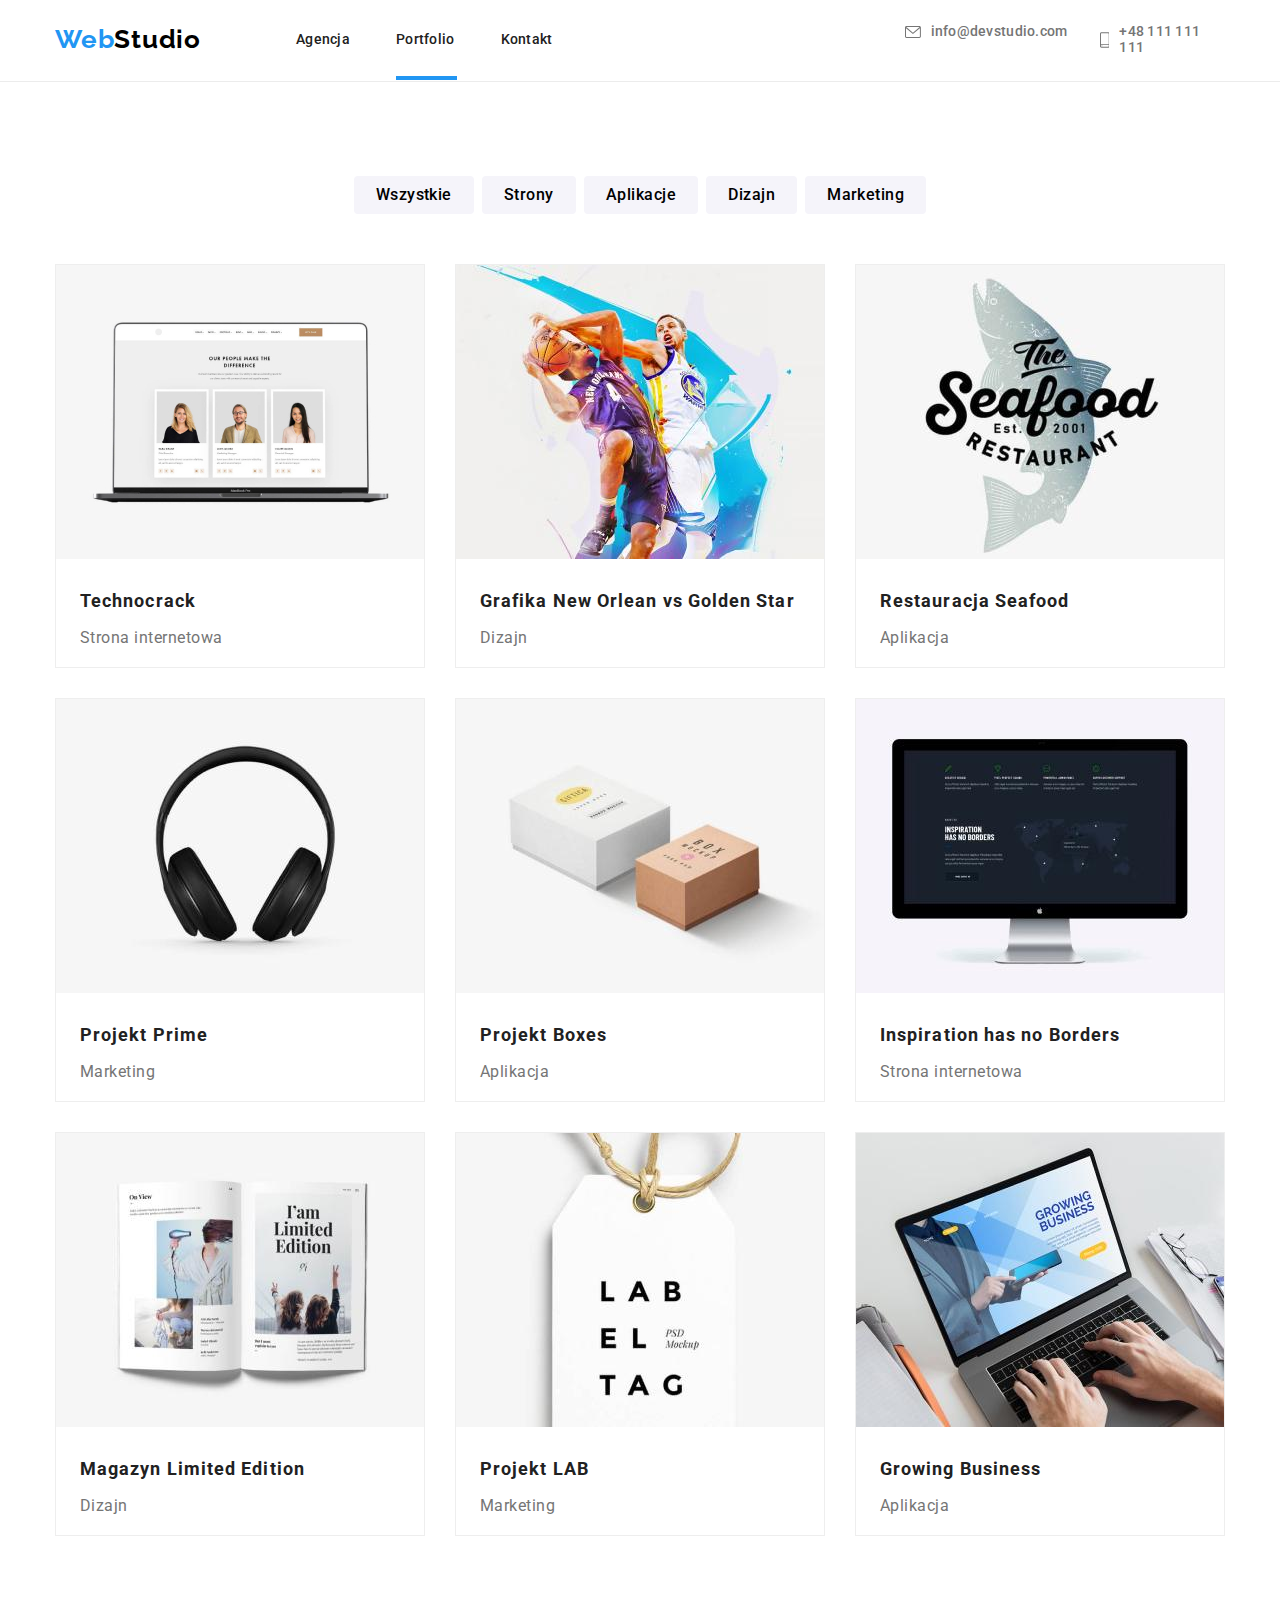
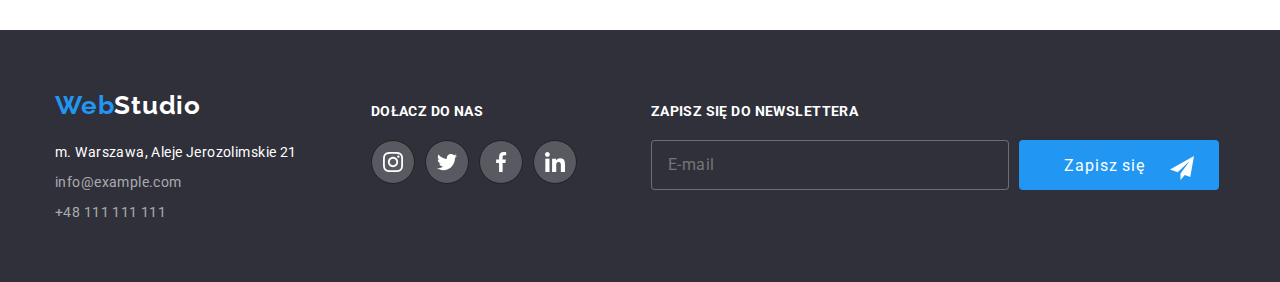
==== portfolio.html @ 3eef05e2 "initial commit" ====
<!DOCTYPE html>
<html lang="pl">
  <head>
    <meta charset="UTF-8" />
    <meta http-equiv="X-UA-Compatible" content="IE=edge" />
    <meta name="viewport" content="width=device-width, initial-scale=1.0" />
    <title>Portfolio</title>
    <link rel="preconnect" href="https://fonts.googleapis.com" />
    <link rel="preconnect" href="https://fonts.gstatic.com" crossorigin />
    <link
      href="https://fonts.googleapis.com/css2?family=Raleway:wght@700&family=Roboto:wght@400;500;700;900&display=swap"
      rel="stylesheet"
    />
    <link href="./css/modern-normalize.css" rel="stylesheet" />
    <link href="./css/styles.css" rel="stylesheet" />
  </head>
  <body>
    <header class="menu">
      <div class="container">
        <div class="navigation-bar">
          <a class="logo" href="index.html"
            ><span class="first-word">Web</span
            ><span class="second-word">Studio</span></a
          >
          <nav class="main-navigation">
            <ul>
              <li><a class="link-nav" href="index.html">Agencja</a></li>
              <li>
                <a class="link-nav portfolio" href="portfolio.html"
                  >Portfolio</a
                >
              </li>
              <li><a class="link-nav" href="#">Kontakt</a></li>
            </ul>
          </nav>
        </div>
        <ul class="contacts">
          <li>
            <a class="contact" href="mailto:info@devstudio.com">
              <svg width="16" height="12">
                <use href="./images/icons.svg#icon-envelope"></use>
              </svg>
              info@devstudio.com</a
            >
          </li>
          <li>
            <a class="contact" href="tel:+48111111111">
              <svg width="10" height="16">
                <use href="./images/icons.svg#icon-smartphone"></use>
              </svg>
              +48 111 111 111</a
            >
          </li>
        </ul>
      </div>
    </header>
    <main>
      <section class="section">
        <div class="container">
          <div class="filter">
            <ul>
              <li><button type="button">Wszystkie</button></li>
              <li><button type="button">Strony</button></li>
              <li><button type="button">Aplikacje</button></li>
              <li><button type="button">Dizajn</button></li>
              <li><button type="button">Marketing</button></li>
            </ul>
          </div>

          <ul class="project-items">
            <li>
              <figure class="project-card">
                <div class="project-image">
                  <img
                    src="./images/port1.jpg"
                    width="370"
                    height="294"
                    alt="Ekran przedstawiający stronę internetową"
                  />
                  <div class="overlay">
                    <p>
                      Technocrack jest popularną platformą wykorzystywaną do
                      rozpowszechniania koronawirusa. Firmy wykorzystują tę
                      platformę do celów szpiegowskich i ataków na
                      niezabezpieczone serwery konkurencji
                    </p>
                  </div>
                </div>
                <figcaption class="photo-caption">
                  <p class="project-name">Technocrack</p>
                  <p class="project-type">Strona internetowa</p>
                </figcaption>
              </figure>
            </li>
            <li>
              <figure class="project-card">
                <div class="project-image">
                  <img
                    src="./images/port2.jpg"
                    width="370"
                    height="294"
                    alt="Grafika z koszykarzami"
                  />
                  <div class="overlay">
                    <p>
                      Technocrack jest popularną platformą wykorzystywaną do
                      rozpowszechniania koronawirusa. Firmy wykorzystują tę
                      platformę do celów szpiegowskich i ataków na
                      niezabezpieczone serwery konkurencji
                    </p>
                  </div>
                </div>
                <figcaption class="photo-caption">
                  <p class="project-name">Grafika New Orlean vs Golden Star</p>
                  <p class="project-type">Dizajn</p>
                </figcaption>
              </figure>
            </li>
            <li>
              <figure class="project-card">
                <div class="project-image">
                  <img
                    src="./images/port3.jpg"
                    width="370"
                    height="294"
                    alt="Logo restauracji"
                  />
                  <div class="overlay">
                    <p>
                      Technocrack jest popularną platformą wykorzystywaną do
                      rozpowszechniania koronawirusa. Firmy wykorzystują tę
                      platformę do celów szpiegowskich i ataków na
                      niezabezpieczone serwery konkurencji
                    </p>
                  </div>
                </div>
                <figcaption class="photo-caption">
                  <p class="project-name">Restauracja Seafood</p>
                  <p class="project-type">Aplikacja</p>
                </figcaption>
              </figure>
            </li>
            <li>
              <figure class="project-card">
                <div class="project-image">
                  <img
                    src="./images/port4.jpg"
                    width="370"
                    height="294"
                    alt="Zdjęcie słuchawek"
                  />
                  <div class="overlay">
                    <p>
                      Technocrack jest popularną platformą wykorzystywaną do
                      rozpowszechniania koronawirusa. Firmy wykorzystują tę
                      platformę do celów szpiegowskich i ataków na
                      niezabezpieczone serwery konkurencji
                    </p>
                  </div>
                </div>
                <figcaption class="photo-caption">
                  <p class="project-name">Projekt Prime</p>
                  <p class="project-type">Marketing</p>
                </figcaption>
              </figure>
            </li>
            <li>
              <figure class="project-card">
                <div class="project-image">
                  <img
                    src="./images/port5.jpg"
                    width="370"
                    height="294"
                    alt="Dwa Pudełka"
                  />
                  <div class="overlay">
                    <p>
                      Technocrack jest popularną platformą wykorzystywaną do
                      rozpowszechniania koronawirusa. Firmy wykorzystują tę
                      platformę do celów szpiegowskich i ataków na
                      niezabezpieczone serwery konkurencji
                    </p>
                  </div>
                </div>
                <figcaption class="photo-caption">
                  <p class="project-name">Projekt Boxes</p>
                  <p class="project-type">Aplikacja</p>
                </figcaption>
              </figure>
            </li>
            <li>
              <figure class="project-card">
                <div class="project-image">
                  <img
                    src="./images/port6.jpg"
                    width="370"
                    height="294"
                    alt="Monitor z stroną internetową"
                  />
                  <div class="overlay">
                    <p>
                      Technocrack jest popularną platformą wykorzystywaną do
                      rozpowszechniania koronawirusa. Firmy wykorzystują tę
                      platformę do celów szpiegowskich i ataków na
                      niezabezpieczone serwery konkurencji
                    </p>
                  </div>
                </div>
                <figcaption class="photo-caption">
                  <p class="project-name">Inspiration has no Borders</p>
                  <p class="project-type">Strona internetowa</p>
                </figcaption>
              </figure>
            </li>
            <li>
              <figure class="project-card">
                <div class="project-image">
                  <img
                    src="./images/port7.jpg"
                    width="370"
                    height="294"
                    alt="Otwarte strony magazynu"
                  />
                  <div class="overlay">
                    <p>
                      Technocrack jest popularną platformą wykorzystywaną do
                      rozpowszechniania koronawirusa. Firmy wykorzystują tę
                      platformę do celów szpiegowskich i ataków na
                      niezabezpieczone serwery konkurencji
                    </p>
                  </div>
                </div>
                <figcaption class="photo-caption">
                  <p class="project-name">Magazyn Limited Edition</p>
                  <p class="project-type">Dizajn</p>
                </figcaption>
              </figure>
            </li>
            <li>
              <figure class="project-card">
                <div class="project-image">
                  <img
                    src="./images/port8.jpg"
                    width="370"
                    height="294"
                    alt="Zawieszka z logo"
                  />
                  <div class="overlay">
                    <p>
                      Technocrack jest popularną platformą wykorzystywaną do
                      rozpowszechniania koronawirusa. Firmy wykorzystują tę
                      platformę do celów szpiegowskich i ataków na
                      niezabezpieczone serwery konkurencji
                    </p>
                  </div>
                </div>
                <figcaption class="photo-caption">
                  <p class="project-name">Projekt LAB</p>
                  <p class="project-type">Marketing</p>
                </figcaption>
              </figure>
            </li>
            <li>
              <figure class="project-card">
                <div class="project-image">
                  <img
                    src="./images/port9.jpg"
                    width="370"
                    height="294"
                    alt="Laptop z dłońmi piszącymi na klawiaturze"
                  />
                  <div class="overlay">
                    <p>
                      Technocrack jest popularną platformą wykorzystywaną do
                      rozpowszechniania koronawirusa. Firmy wykorzystują tę
                      platformę do celów szpiegowskich i ataków na
                      niezabezpieczone serwery konkurencji
                    </p>
                  </div>
                </div>
                <figcaption class="photo-caption">
                  <p class="project-name">Growing Business</p>
                  <p class="project-type">Aplikacja</p>
                </figcaption>
              </figure>
            </li>
          </ul>
        </div>
      </section>
    </main>
    <footer class="contact-info">
      <div class="container">
        <div class="column1">
          <a class="logo-footer" href="index.html"
            ><span class="first-word-footer">Web</span
            ><span class="second-word-footer">Studio</span></a
          >

          <address class="address">m. Warszawa, Aleje Jerozolimskie 21</address>
          <ul>
            <li>
              <a class="footer-contact" href="mailto:info@example.com">
                info@example.com</a
              >
            </li>
            <li>
              <a class="footer-contact" href="tel:+48111111111">
                +48 111 111 111</a
              >
            </li>
          </ul>
        </div>
        <div class="column2">
          <p class="social-paragraph">Dołacz do nas</p>
          <ul class="social-media-footer">
            <li>
              <div>
                <svg width="20" height="20">
                  <use href="./images/icons.svg#icon-instagram"></use>
                </svg>
              </div>
            </li>
            <li>
              <div>
                <svg width="20" height="20">
                  <use href="./images/icons.svg#icon-twitter"></use>
                </svg>
              </div>
            </li>
            <li>
              <div>
                <svg width="20" height="20">
                  <use href="./images/icons.svg#icon-facebook"></use>
                </svg>
              </div>
            </li>
            <li>
              <div>
                <svg width="20" height="20">
                  <use href="./images/icons.svg#icon-linkedin"></use>
                </svg>
              </div>
            </li>
          </ul>
        </div>
        <div class="column3">
          <form class="mail-form">
            <label class="newsletter-paragraph" for="mail"
              >Zapisz się do newslettera
              <input type="email" id="mail" placeholder="E-mail"
            /></label>
            <button type="submit" class="newsletter-button">
              <span>Zapisz się</span>
              <svg class="icon-send" width="24" height="24">
                <use href="images/icons.svg#icon-send"></use>
              </svg>
            </button>
          </form>
        </div>
      </div>
    </footer>
  </body>
</html>
---- css/styles.css ----
:root {
  --black-main: #212121;
  --second-black: #000000;
  --main-blue: #2196f3;
  --background-grey: #2f303a;
  --main-white: #ffffff;
  --light-pink: #f5f4fa;
  --main-silver: #757575;
  --second-silver: rgba(255, 255, 255, 0.6);
  --light-grey: #eeeeee;
  --second-light-grey: #ececec;
  --icon-color4: #afb1b8;
  --shadow-grey: rgba(229, 229, 229, 0.4);
  --black-transp: rgba(0, 0, 0, 0.15);
  --opacity-white: rgba(255, 255, 255, 0.2);
}

.backdrop {
  position: fixed;
  top: 0;
  left: 0;
  width: 100vw;
  height: 100vh;
  background-color: rgba(0, 0, 0, 0.6);
}

.modal {
  position: absolute;
  top: 50%;
  left: 50%;
  translate: -50% -50%;
  width: 528px;
  height: 581px;
  background-color: #ffffff;
  border: 2px solide var(--second-black);
  border-radius: 4px;
  opacity: inherit;
  visibility: inherit;
  transition-property: visibility, opacity;
  transition-duration: 1s;
  transition-timing-function: cubic-bezier(0.4, 0, 0.2, 1);
  padding: 40px;

}

.is-hidden {
  opacity: 0;
  visibility: hidden;
  pointer-events: none;
}


.close-btn {
  position: absolute;
  top: 8px;
  right: 8px;
  width: 30px;
  height: 30px;
  border-radius: 50%;
  border: 1px solid rgba(0, 0, 0, 0.1);
  cursor: pointer;
  background-color: var(--main-white);
}

.close-btn svg {
  position: absolute;
  right: 5px;
  top: 5px;
}

.modal-fieldset {

  position: relative;
  width: 448px;
  height: 40px;
  padding: 0;
  margin: 28px 0 0;
  border: 1px solid rgba(33, 33, 33, 0.2);
  border-radius: 4px;
}

.modal p {
  text-align: center;
  font-size: 20px;
  font-weight: 700;
  line-height: 1.17;
  margin: 0;
  margin-bottom: 12px;
}

.modal-form {
  display: flex;
  flex-direction: column;
}

.modal-form .icon {
  fill: var(--black-main);
  margin-right: 5px;
  width: 18px;
  height: 18px;
  margin-block: 11px;
  margin-left: 12px;
}

.modal-form label {
  position: absolute;
  top: -18px;
  left: 0;
  font-size: 12px;
  color: var(--main-silver);
}

.form-btn {
  width: 200px;
  height: 50px;
  background-color: var(--main-blue);
  font-size: 16px;
  font-weight: 700;
  line-height: 1.88;
  letter-spacing: 0.06em;
  color: var(--main-white);
  align-content: center;
  border-radius: 4px;
  border: none;
  margin-top: 30px;
  align-self: center;
  cursor: pointer;
  box-shadow: 1px 0px 2px rgba(0, 0, 0, 0.2), 1px 0px 1px rgba(0, 0, 0, 0.14), 3px 0px 1px rgba(0, 0, 0, 0.12);
}

.modal-form input {

  position: absolute;
  top: 10px;
  left: 42px;
  width: 400px;
  border: 0;
  outline: none;
  background-color: transparent;
  font-size: 16px;
}

.modal-form input::placeholder {
  color: rgba(117, 117, 117, 0.5);
  font-size: 12px;
}

.modal-fieldset:has(input:focus) {
  border-color: var(--main-blue);
}

.modal-fieldset:has(input:focus) .icon {
  fill: var(--main-blue);
}

.fieldset-textarea {
  width: 448px;
  height: 120px;
  padding: 12px 16px 12px;
  padding: 0;
  margin: 28px 0 0;
  border: 1px solid rgba(33, 33, 33, 0.2);
  border-radius: 4px;
  position: relative;
}

.fieldset-textarea:has(textarea:focus) {
  border-color: var(--main-blue);
}

.label-textarea {
  position: absolute;
  top: -18px;
  left: 0;
  font-size: 12px;
  color: var(--main-silver);
}

.textarea {
  position: absolute;
  top: 28px;
  left: 16px;
  width: 416px;
  height: 96px;
  border: none;
  outline: none;
  font-size: 16px;
  line-height: 1.17;
  background-color: transparent;
  resize: none;
}

.textarea::placeholder {
  color: rgba(117, 117, 117, 0.5);
  font-size: 12px;
}

.checkbox-fieldset {
  position: relative;
  border: none;
  padding: 0;
  margin: 28px 0 0;
}

.legal-checkbox {
  position: relative;
  font-size: 14px;
  line-height: 1.71;
  color: var(--main-silver);
  letter-spacing: 0.03em;
  padding-left: 23px;
  cursor: pointer;

}

.legal-checkbox a {
  color: var(--main-blue);
}

.legal-checkbox input {
  position: absolute;
  width: 0;
  height: 0;
  left: 0;
  top: 2px;
  cursor: pointer;
  opacity: 0;


}

.legal-checkbox .checkmark {
  position: absolute;
  width: 15px;
  height: 14px;
  left: 0px;
  top: 2px;
}


.checkmark~svg {
  position: absolute;
  left: 1px;
  top: 3px;
  fill: var(--main-white);
  opacity: 0;
  transition: opacity 0.25s;
}

.legal-checkbox input:checked~svg {
  opacity: 1;
}

.legal-checkbox input:checked~.checkmark {
  background-color: var(--main-blue);
  stroke: var(--main-blue);
}


body {
  font-family: "Roboto", sans-serif;
  color: var(--black-main);
  background-color: var(--main-white);
  position: relative;
}

.hidden-header {
  position: absolute;
  visibility: hidden;
  pointer-events: none;
  opacity: 0;
}

ul {
  list-style: none;
  padding-left: 0;
  margin-block: 0;
}

.menu {
  width: 100%;
  padding-bottom: 25px;
  padding-top: 24px;
  border-bottom: 1px solid var(--second-light-grey);
  display: flex;
  justify-content: center;
}

.menu>.container {
  display: flex;
  gap: 352px;
  align-items: center;
}

.navigation-bar {
  display: flex;
  gap: 95px;
  align-items: center;
}

.logo {
  font-family: "Raleway", sans-serif;
  font-weight: 700;
  font-size: 26px;
  line-height: 1.19;

  letter-spacing: 0.03em;
  text-decoration-line: none;
}

.first-word {
  color: Var(--main-blue);
}

.second-word {
  color: Var(--second-black);
}

.main-navigation {
  font-weight: 500;
  font-size: 14px;
  line-height: 1.14;
  letter-spacing: 0.02em;
  padding: 0;
}

.main-navigation ul {
  padding: 0;
  margin: 0;
  display: flex;
  gap: 46px;
}

.main-navigation li {
  flex-basis: calc((100% - 2 * 46px) / 3);
}

.link-nav {
  text-decoration-line: none;
  color: var(--black-main);
  position: relative;
  transition: color 250ms cubic-bezier(0.4, 0, 0.2, 1);
}

.link-nav:hover {
  color: var(--main-blue);
}

.link-nav:focus {
  color: var(--main-blue);
}

.link-nav:active {
  color: var(--main-blue);
}

/* .link-nav:hover::after {
  content: "";
  height: 1px;
  width: 100%;
  position: absolute;
  left: 0;
  bottom: 0px;
  background-color: var(--main-blue); */
/* } */

.portfolio::after {
  content: "";
  height: 4px;
  width: 104%;
  position: absolute;
  left: 0;
  bottom: -33px;
  background-color: var(--main-blue);
}

.index::after {
  content: "";
  height: 4px;
  width: 104%;
  position: absolute;
  left: 0;
  bottom: -34px;
  background-color: var(--main-blue);
}

.contacts {
  display: flex;
  gap: 32px;
}

.contacts li {
  flex-basis: calc((100% - 30px) / 2);
}

.contact {
  font-weight: 500;
  font-size: 14px;
  line-height: 1.14;
  letter-spacing: 0.02em;
  color: var(--main-silver);
  text-decoration-line: none;
  display: flex;
  align-items: center;
  gap: 10px;
  transition: color 250ms cubic-bezier(0.4, 0, 0.2, 1),
    stroke 250 ms cubic-bezier(0.4, 0, 0.2, 1);
}

.contact:focus {
  color: var(--main-blue);
  stroke: var(--main-blue);
}

.contact:hover {
  color: var(--main-blue);
  stroke: var(--main-blue);
}

.main-box {
  background-image: linear-gradient(90deg,
      var(--shadow-grey),
      var(--shadow-grey)),
    url(../images/img.jpg);
  max-width: 100%;
  background-repeat: no-repeat;
  background-position: center;
  background-size: cover, 1600px;
}

h1 {
  font-weight: 900;
  font-size: 44px;
  line-height: 1.36;
  text-align: center;
  letter-spacing: 0.06em;
  text-transform: uppercase;
  width: 696px;

  color: var(--main-white);
  margin: 0;
}

.main-box>.container {
  display: flex;
  align-items: center;
  flex-direction: column;
  gap: 30px;
  padding-block: 106px;
}

.main-button {
  background-color: var(--main-blue);
  font-weight: 700;
  font-size: 16px;
  line-height: 1.88;
  text-align: center;
  letter-spacing: 0.06em;
  color: var(--main-white);
  border: none;
  border-radius: 4px;
  box-shadow: 0px 4px 4px var(--black-transp);
  cursor: pointer;
  padding-block: 10px;
  width: 200px;
  transition: background-color 250ms cubic-bezier(0.4, 0, 0.2, 1);
}

.main-button:hover {
  background-color: var(--main-silver);
}

.feature-pictures {
  display: flex;
  gap: 30px;
  margin-bottom: 30px;
}

.feature-pictures li {
  flex-basis: calc((100% -90px) / 4);
  padding-block: 25px;
  background-color: var(--light-pink);
  display: flex;
  justify-content: center;
}

.feature-list {
  display: flex;
  gap: 30px;
}

.feature-list li {
  flex-basis: calc((100% - 90px) / 4);
}

.feature {
  font-size: 14px;
  line-height: 1.14;
  letter-spacing: 0.03em;
  text-transform: uppercase;
  margin-block: 0;
}

.feature-description {
  font-size: 14px;
  line-height: 1.71;
  letter-spacing: 0.03em;
  color: var(--main-silver);
  margin-bottom: 0;
}

h2 {
  font-weight: 700;
  font-size: 36px;
  line-height: 1.16;
  text-align: center;
  letter-spacing: 0.03em;
  margin: 0 0 50px 0;
}

.images-services {
  display: flex;
  gap: 30px;
}

.images-services li {
  flex-basis: calc((100% - 2 * 30px) / 3);
}

.images-services-item {
  position: relative;
}

.name-services {
  position: absolute;
  left: 0;
  bottom: 5px;
  width: 100%;
  height: 70px;
  background-color: rgba(47, 48, 58, 0.8);
  padding-block: 27px;
}

.name-services p {
  line-height: 1.17;
  font-size: 14px;
  font-weight: 700;
  font-style: bold;
  text-transform: uppercase;
  color: var(--main-white);
  text-align: center;
  margin: 0;
  letter-spacing: 0.03em;
}

.team {
  background-color: var(--light-pink);
}

.photo-team {
  display: flex;
  gap: 30px;
}

.photo-team li {
  flex-basis: calc((100% - 90px) / 4);
}

.team-card {
  box-shadow: 0px 1px 3px rgba(0, 0, 0, 0.12), 0px 1px 1px rgba(0, 0, 0, 0.14),
    0px 2px 1px rgba(0, 0, 0, 0.2);
  border-radius: 0px 0px 4px 4px;
  margin: 0;
}

.photo-caption-team {
  padding-block: 30px;
  background-color: var(--main-white);
}

.name-team-member {
  font-weight: 500;
  font-size: 16px;
  line-height: 1.19;
  text-align: center;
  letter-spacing: 0.03em;
  margin: 0 0 10px 0;
}

.position-team-member {
  font-size: 16px;
  line-height: 1.19;
  text-align: center;
  letter-spacing: 0.03em;
  color: var(--main-silver);
  margin: 0;
}

.social-media {
  display: flex;
  gap: 10px;
  padding: 16px 32px 0px;
  color: var(--icon-color4);

}

.social-media div {
  display: flex;
  justify-content: center;
  align-items: center;
  width: 44px;
  height: 44px;
  border: 1px solid var(--main-white);
  border-radius: 50%;
  cursor: pointer;
  --color4: currentColor;
  transition: background-color 250ms cubic-bezier(0.4, 0, 0.2, 1),
    fill 250ms cubic-bezier(0.4, 0, 0.2, 1);
}

.social-media div:hover {
  --color4: var(--main-white);
  background-color: var(--main-blue);
}

.social-media div:focus {
  --color4: var(--main-white) background-color: var(--main-blue);
}

.our-customers {
  display: flex;
  gap: 28px;
  color: var(--icon-color4);

}

.our-customers li {
  border: 1px solid var(--icon-color4);
  border-radius: 4px;
  cursor: pointer;
  --color4: currentColor;
  transition: fill 250ms cubic-bezier(0.4, 0, 0.2, 1), border-color 250ms cubic-bezier(0.4, 0, 0.2, 1);
}

.our-customers li:hover {
  --color4: var(--main-blue);
  border-color: var(--main-blue);
}

.our-customers svg:focus {
  --color4: var(--main-blue);
  border-color: var(--main-blue);
}

.contact-info {
  background: var(--background-grey);
  width: 100%;
  padding-block: 60px;
}



.column1 li {
  margin-top: 9px;
  height: 21px;
}

.logo-footer {
  font-family: "Raleway";
  font-style: normal;
  font-weight: 700;
  font-size: 26px;
  line-height: 1.2;
  letter-spacing: 0.03em;
  text-decoration-line: none;
}

.first-word-footer {
  color: var(--main-blue);
}

.second-word-footer {
  color: var(--main-white);
}

.address {
  font-style: normal;
  font-size: 14px;
  line-height: 1.71;
  letter-spacing: 0.03em;
  color: var(--main-white);
  margin-top: 20px;
  height: 21px;
}

.footer-contact {
  font-size: 14px;
  line-height: 1.71;
  letter-spacing: 0.03em;
  text-decoration-line: none;
  color: var(--second-silver);
  transition: color 250ms cubic-bezier(0.4, 0, 0.2, 1);
}

.footer-contact:focus {
  color: var(--main-blue);
}

.footer-contact:hover {
  color: var(--main-blue);
}

.social-paragraph {
  font-weight: 700;
  font-size: 14px;
  line-height: 1.14;
  letter-spacing: 0.03em;
  text-transform: uppercase;
  color: var(--main-white);
  margin-bottom: 20px;
}

.social-media-footer {
  display: flex;
  gap: 10px;
}

.social-media-footer div {
  display: flex;
  justify-content: center;
  align-items: center;
  width: 44px;
  height: 44px;
  border: 1px solid;
  border-radius: 50%;
  cursor: pointer;
  background-color: var(--opacity-white);
  --color4: var(--main-white);
  transition: background-color 250ms cubic-bezier(0.4, 0, 0.2, 1);
}

.social-media-footer div:hover {
  background-color: var(--main-blue);
}

.social-media-footer div:focus {
  background-color: var(--main-blue);
}

.contact-info .container {
  display: flex;
  gap: 74px;
}


.mail-form {
  width: 570px;
  height: 100px;
  color: var(--main-white);
  border: none;
  padding: 0;
  display: flex;
  gap: 10px;
}

.newsletter-paragraph {
  font-weight: 700;
  font-size: 14px;
  line-height: 1.14;
  letter-spacing: 0.03em;
  text-transform: uppercase;
  margin: 14px 0 0;
  gap: 20px;
  display: flex;
  flex-direction: column;
}

.newsletter-paragraph input {
  width: 358px;
  height: 50px;
  background-color: var(--background-grey);
  border-radius: 4px;
  border: 1px solid rgba(255, 255, 255, 0.3);
  padding-left: 16px;
  font-size: 16px;
  line-height: 1.25;
  letter-spacing: 0.03em;
  color: var(--main-white);
  cursor: pointer;
}

.newsletter-button {
  background-color: var(--main-blue);
  color: var(--main-white);
  border-radius: 4px;
  width: 200px;
  height: 50px;
  font-size: 16px;
  font-style: bold;
  line-height: 1.6;
  cursor: pointer;
  letter-spacing: 0.06em;
  padding: 10px 28px 10px 42px;
  border: 0;
  position: relative;
  align-self: flex-end;
}

.newsletter-button span {
  position: absolute;
  left: 45px;
  top: 13px;
}

.icon-send {
  position: absolute;
  left: 151px;
  top: 16px;
}



.filter ul {
  display: flex;
  justify-content: center;
  margin: 0 0 50px;
  gap: 8px;
}

.filter button {
  font-weight: 500;
  font-size: 16px;
  line-height: 1.62;
  text-align: center;
  letter-spacing: 0.03em;
  background-color: var(--light-pink);
  border: none;
  border-radius: 4px;
  cursor: pointer;
  padding: 6px 22px;
  transition: background-color 250ms cubic-bezier(0.4, 0, 0.2, 1),
    color 250ms cubic-bezier(0.4, 0, 0.2, 1),
    box-shodow 250ms cubic-bezier(0.4, 0, 0.2, 1);
}

.filter button:focus {
  background-color: var(--main-blue);
  color: var(--main-white);
  box-shadow: 0px 3px 1px rgba(0, 0, 0, 0.1), 0px 1px 2px rgba(0, 0, 0, 0.08),
    0px 2px 2px rgba(0, 0, 0, 0.12);
}

.filter button:hover {
  background-color: var(--main-blue);
  color: var(--main-white);
  box-shadow: 0px 3px 1px rgba(0, 0, 0, 0.1), 0px 1px 2px rgba(0, 0, 0, 0.08),
    0px 2px 2px rgba(0, 0, 0, 0.12);

}

.project-items {
  display: flex;
  flex-wrap: wrap;
  justify-content: center;
  gap: 30px;
}

.project-items li {
  flex-basis: calc((100% - 60px) / 3);

}

.overlay {
  position: absolute;
  top: 0;
  left: 0;
  width: 100%;
  height: 100%;
  transform: translateY(100%);
  background-color: var(--main-blue);
  opacity: 0.9;
  transition: transform 250ms ease;
}

.overlay p {
  color: var(--main-white);
  font-size: 18px;
  line-height: 1.33;
  letter-spacing: 0.03em;
  margin: 49px 45px 49px 24px;

}

.project-card:hover .overlay {
  transform: translateY(0);
}

.project-image {
  position: relative;
  overflow: hidden;
}

.project-card {
  width: 370px;
  height: 404px;
  border-style: solid;
  border-width: 1px;
  border-color: var(--light-grey);
  margin: 0;
  cursor: pointer;
  transition: box-shadow 250ms cubic-bezier(0.4, 0, 0.2, 1);

}

.project-card:hover {
  box-shadow: 0px 1px 1px rgba(0, 0, 0, 0.12), 0px 4px 4px rgba(0, 0, 0, 0.06),
    1px 4px 6px rgba(0, 0, 0, 0.16);
}

.project-name {
  font-weight: 700;
  font-size: 18px;
  line-height: 2;
  letter-spacing: 0.06em;
  margin: 0;
}

.project-type {
  font-size: 16px;
  line-height: 1.88;
  letter-spacing: 0.03em;
  color: var(--main-silver);
  margin: 0;
  margin-top: 4px;
}

.photo-caption {
  margin: 20px 24px;
}

.container {
  width: 1200px;
  padding-inline: 15px;
  margin: 0 auto;
}

.section {
  padding-block: 94px;
  margin: 0;
  display: flex;
  justify-content: center;
}

.team-card div {
  display: flex;
}
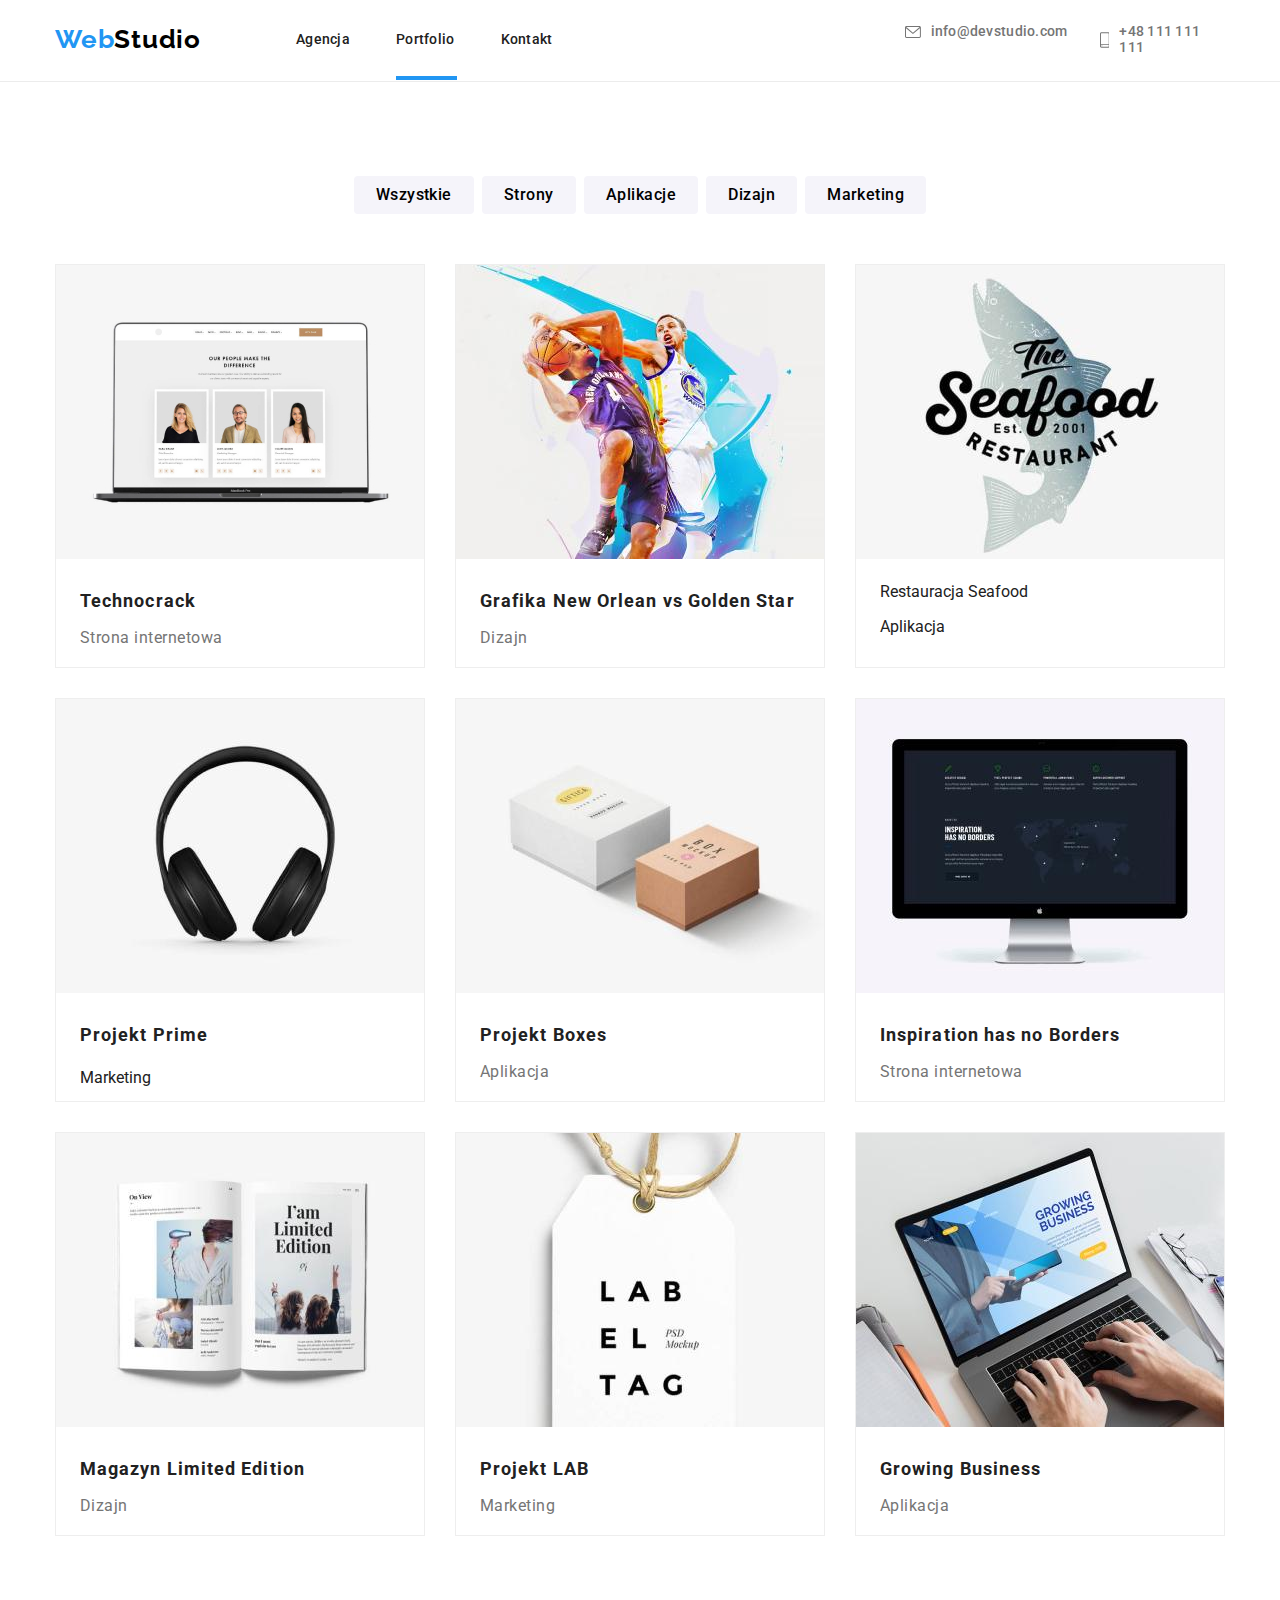
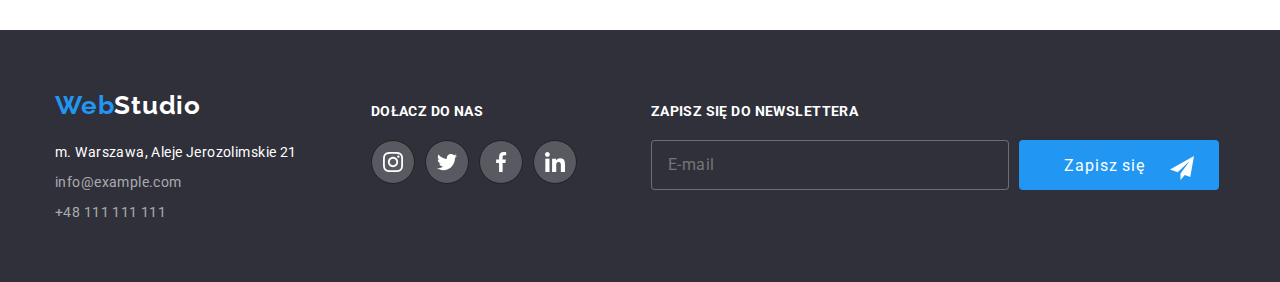
==== commit 9484c7da: "Adding classes from the BEM methodology" ====
--- a/portfolio.html
+++ b/portfolio.html
@@ -17,25 +17,29 @@
   <body>
     <header class="menu">
       <div class="container">
-        <div class="navigation-bar">
+        <div class="nav-bar">
           <a class="logo" href="index.html"
-            ><span class="first-word">Web</span
-            ><span class="second-word">Studio</span></a
+            ><span class="logo__first-word">Web</span
+            ><span class="logo__second-word">Studio</span></a
           >
-          <nav class="main-navigation">
-            <ul>
-              <li><a class="link-nav" href="index.html">Agencja</a></li>
-              <li>
-                <a class="link-nav portfolio" href="portfolio.html"
+          <nav class="main-nav">
+            <ul class="main-nav__list">
+              <li class="main-nav__item">
+                <a class="main-nav__link-nav" href="index.html">Agencja</a>
+              </li>
+              <li class="main-nav__item">
+                <a class="main-nav__link-nav portfolio" href="portfolio.html"
                   >Portfolio</a
                 >
               </li>
-              <li><a class="link-nav" href="#">Kontakt</a></li>
+              <li class="main-nav__item">
+                <a class="main-nav__link-nav" href="#">Kontakt</a>
+              </li>
             </ul>
           </nav>
         </div>
         <ul class="contacts">
-          <li>
+          <li class="contacts__item">
             <a class="contact" href="mailto:info@devstudio.com">
               <svg width="16" height="12">
                 <use href="./images/icons.svg#icon-envelope"></use>
@@ -43,7 +47,7 @@
               info@devstudio.com</a
             >
           </li>
-          <li>
+          <li class="contacts__item">
             <a class="contact" href="tel:+48111111111">
               <svg width="10" height="16">
                 <use href="./images/icons.svg#icon-smartphone"></use>
@@ -58,229 +62,241 @@
       <section class="section">
         <div class="container">
           <div class="filter">
-            <ul>
-              <li><button type="button">Wszystkie</button></li>
-              <li><button type="button">Strony</button></li>
-              <li><button type="button">Aplikacje</button></li>
-              <li><button type="button">Dizajn</button></li>
-              <li><button type="button">Marketing</button></li>
+            <ul class="filter__list">
+              <li>
+                <button class="filter__button" type="button">Wszystkie</button>
+              </li>
+              <li>
+                <button class="filter__button" type="button">Strony</button>
+              </li>
+              <li>
+                <button class="filter__button" type="button">Aplikacje</button>
+              </li>
+              <li>
+                <button class="filter__button" type="button">Dizajn</button>
+              </li>
+              <li>
+                <button class="filter__button" type="button">Marketing</button>
+              </li>
             </ul>
           </div>
 
-          <ul class="project-items">
-            <li>
-              <figure class="project-card">
-                <div class="project-image">
+          <ul class="projects">
+            <li class="projects__item">
+              <figure class="projects__card">
+                <div class="projects__image">
                   <img
                     src="./images/port1.jpg"
                     width="370"
                     height="294"
                     alt="Ekran przedstawiający stronę internetową"
                   />
-                  <div class="overlay">
-                    <p>
-                      Technocrack jest popularną platformą wykorzystywaną do
-                      rozpowszechniania koronawirusa. Firmy wykorzystują tę
-                      platformę do celów szpiegowskich i ataków na
-                      niezabezpieczone serwery konkurencji
-                    </p>
-                  </div>
-                </div>
-                <figcaption class="photo-caption">
-                  <p class="project-name">Technocrack</p>
-                  <p class="project-type">Strona internetowa</p>
-                </figcaption>
-              </figure>
-            </li>
-            <li>
-              <figure class="project-card">
-                <div class="project-image">
+                  <div class="projects__overlay">
+                    <p class="projects__description">
+                      Technocrack jest popularną platformą wykorzystywaną do
+                      rozpowszechniania koronawirusa. Firmy wykorzystują tę
+                      platformę do celów szpiegowskich i ataków na
+                      niezabezpieczone serwery konkurencji
+                    </p>
+                  </div>
+                </div>
+                <figcaption class="projects__photo-caption">
+                  <p class="projects__name">Technocrack</p>
+                  <p class="projects__type">Strona internetowa</p>
+                </figcaption>
+              </figure>
+            </li>
+            <li>
+              <figure class="projects__card">
+                <div class="projects__image">
                   <img
                     src="./images/port2.jpg"
                     width="370"
                     height="294"
                     alt="Grafika z koszykarzami"
                   />
-                  <div class="overlay">
-                    <p>
-                      Technocrack jest popularną platformą wykorzystywaną do
-                      rozpowszechniania koronawirusa. Firmy wykorzystują tę
-                      platformę do celów szpiegowskich i ataków na
-                      niezabezpieczone serwery konkurencji
-                    </p>
-                  </div>
-                </div>
-                <figcaption class="photo-caption">
-                  <p class="project-name">Grafika New Orlean vs Golden Star</p>
-                  <p class="project-type">Dizajn</p>
-                </figcaption>
-              </figure>
-            </li>
-            <li>
-              <figure class="project-card">
-                <div class="project-image">
+                  <div class="projects__overlay">
+                    <p class="projects__description">
+                      Technocrack jest popularną platformą wykorzystywaną do
+                      rozpowszechniania koronawirusa. Firmy wykorzystują tę
+                      platformę do celów szpiegowskich i ataków na
+                      niezabezpieczone serwery konkurencji
+                    </p>
+                  </div>
+                </div>
+                <figcaption class="projects__photo-caption">
+                  <p class="projects__name">
+                    Grafika New Orlean vs Golden Star
+                  </p>
+                  <p class="projects__type">Dizajn</p>
+                </figcaption>
+              </figure>
+            </li>
+            <li>
+              <figure class="projects__card">
+                <div class="projects__image">
                   <img
                     src="./images/port3.jpg"
                     width="370"
                     height="294"
                     alt="Logo restauracji"
                   />
-                  <div class="overlay">
-                    <p>
-                      Technocrack jest popularną platformą wykorzystywaną do
-                      rozpowszechniania koronawirusa. Firmy wykorzystują tę
-                      platformę do celów szpiegowskich i ataków na
-                      niezabezpieczone serwery konkurencji
-                    </p>
-                  </div>
-                </div>
-                <figcaption class="photo-caption">
+                  <div class="projects__overlay">
+                    <p class="projects__description">
+                      Technocrack jest popularną platformą wykorzystywaną do
+                      rozpowszechniania koronawirusa. Firmy wykorzystują tę
+                      platformę do celów szpiegowskich i ataków na
+                      niezabezpieczone serwery konkurencji
+                    </p>
+                  </div>
+                </div>
+                <figcaption class="projects__photo-caption">
                   <p class="project-name">Restauracja Seafood</p>
                   <p class="project-type">Aplikacja</p>
                 </figcaption>
               </figure>
             </li>
             <li>
-              <figure class="project-card">
-                <div class="project-image">
+              <figure class="projects__card">
+                <div class="projects__image">
                   <img
                     src="./images/port4.jpg"
                     width="370"
                     height="294"
                     alt="Zdjęcie słuchawek"
                   />
-                  <div class="overlay">
-                    <p>
-                      Technocrack jest popularną platformą wykorzystywaną do
-                      rozpowszechniania koronawirusa. Firmy wykorzystują tę
-                      platformę do celów szpiegowskich i ataków na
-                      niezabezpieczone serwery konkurencji
-                    </p>
-                  </div>
-                </div>
-                <figcaption class="photo-caption">
-                  <p class="project-name">Projekt Prime</p>
-                  <p class="project-type">Marketing</p>
-                </figcaption>
-              </figure>
-            </li>
-            <li>
-              <figure class="project-card">
-                <div class="project-image">
+                  <div class="projects__overlay">
+                    <p class="projects__description">
+                      Technocrack jest popularną platformą wykorzystywaną do
+                      rozpowszechniania koronawirusa. Firmy wykorzystują tę
+                      platformę do celów szpiegowskich i ataków na
+                      niezabezpieczone serwery konkurencji
+                    </p>
+                  </div>
+                </div>
+                <figcaption class="projects__photo-caption">
+                  <p class="projects__name">Projekt Prime</p>
+                  <p class="projecs__type">Marketing</p>
+                </figcaption>
+              </figure>
+            </li>
+            <li>
+              <figure class="projects__card">
+                <div class="projects__image">
                   <img
                     src="./images/port5.jpg"
                     width="370"
                     height="294"
                     alt="Dwa Pudełka"
                   />
-                  <div class="overlay">
-                    <p>
-                      Technocrack jest popularną platformą wykorzystywaną do
-                      rozpowszechniania koronawirusa. Firmy wykorzystują tę
-                      platformę do celów szpiegowskich i ataków na
-                      niezabezpieczone serwery konkurencji
-                    </p>
-                  </div>
-                </div>
-                <figcaption class="photo-caption">
-                  <p class="project-name">Projekt Boxes</p>
-                  <p class="project-type">Aplikacja</p>
-                </figcaption>
-              </figure>
-            </li>
-            <li>
-              <figure class="project-card">
-                <div class="project-image">
+                  <div class="projects__overlay">
+                    <p class="projects__description">
+                      Technocrack jest popularną platformą wykorzystywaną do
+                      rozpowszechniania koronawirusa. Firmy wykorzystują tę
+                      platformę do celów szpiegowskich i ataków na
+                      niezabezpieczone serwery konkurencji
+                    </p>
+                  </div>
+                </div>
+                <figcaption class="projects__photo-caption">
+                  <p class="projects__name">Projekt Boxes</p>
+                  <p class="projects__type">Aplikacja</p>
+                </figcaption>
+              </figure>
+            </li>
+            <li>
+              <figure class="projects__card">
+                <div class="projects__image">
                   <img
                     src="./images/port6.jpg"
                     width="370"
                     height="294"
                     alt="Monitor z stroną internetową"
                   />
-                  <div class="overlay">
-                    <p>
-                      Technocrack jest popularną platformą wykorzystywaną do
-                      rozpowszechniania koronawirusa. Firmy wykorzystują tę
-                      platformę do celów szpiegowskich i ataków na
-                      niezabezpieczone serwery konkurencji
-                    </p>
-                  </div>
-                </div>
-                <figcaption class="photo-caption">
-                  <p class="project-name">Inspiration has no Borders</p>
-                  <p class="project-type">Strona internetowa</p>
-                </figcaption>
-              </figure>
-            </li>
-            <li>
-              <figure class="project-card">
-                <div class="project-image">
+                  <div class="projects__overlay">
+                    <p class="projects__description">
+                      Technocrack jest popularną platformą wykorzystywaną do
+                      rozpowszechniania koronawirusa. Firmy wykorzystują tę
+                      platformę do celów szpiegowskich i ataków na
+                      niezabezpieczone serwery konkurencji
+                    </p>
+                  </div>
+                </div>
+                <figcaption class="projects__photo-caption">
+                  <p class="projects__name">Inspiration has no Borders</p>
+                  <p class="projects__type">Strona internetowa</p>
+                </figcaption>
+              </figure>
+            </li>
+            <li>
+              <figure class="projects__card">
+                <div class="projects__image">
                   <img
                     src="./images/port7.jpg"
                     width="370"
                     height="294"
                     alt="Otwarte strony magazynu"
                   />
-                  <div class="overlay">
-                    <p>
-                      Technocrack jest popularną platformą wykorzystywaną do
-                      rozpowszechniania koronawirusa. Firmy wykorzystują tę
-                      platformę do celów szpiegowskich i ataków na
-                      niezabezpieczone serwery konkurencji
-                    </p>
-                  </div>
-                </div>
-                <figcaption class="photo-caption">
-                  <p class="project-name">Magazyn Limited Edition</p>
-                  <p class="project-type">Dizajn</p>
-                </figcaption>
-              </figure>
-            </li>
-            <li>
-              <figure class="project-card">
-                <div class="project-image">
+                  <div class="projects__overlay">
+                    <p class="projects__description">
+                      Technocrack jest popularną platformą wykorzystywaną do
+                      rozpowszechniania koronawirusa. Firmy wykorzystują tę
+                      platformę do celów szpiegowskich i ataków na
+                      niezabezpieczone serwery konkurencji
+                    </p>
+                  </div>
+                </div>
+                <figcaption class="projects__photo-caption">
+                  <p class="projects__name">Magazyn Limited Edition</p>
+                  <p class="projects__type">Dizajn</p>
+                </figcaption>
+              </figure>
+            </li>
+            <li>
+              <figure class="projects__card">
+                <div class="projects__image">
                   <img
                     src="./images/port8.jpg"
                     width="370"
                     height="294"
                     alt="Zawieszka z logo"
                   />
-                  <div class="overlay">
-                    <p>
-                      Technocrack jest popularną platformą wykorzystywaną do
-                      rozpowszechniania koronawirusa. Firmy wykorzystują tę
-                      platformę do celów szpiegowskich i ataków na
-                      niezabezpieczone serwery konkurencji
-                    </p>
-                  </div>
-                </div>
-                <figcaption class="photo-caption">
-                  <p class="project-name">Projekt LAB</p>
-                  <p class="project-type">Marketing</p>
-                </figcaption>
-              </figure>
-            </li>
-            <li>
-              <figure class="project-card">
-                <div class="project-image">
+                  <div class="projects__overlay">
+                    <p class="projects__description">
+                      Technocrack jest popularną platformą wykorzystywaną do
+                      rozpowszechniania koronawirusa. Firmy wykorzystują tę
+                      platformę do celów szpiegowskich i ataków na
+                      niezabezpieczone serwery konkurencji
+                    </p>
+                  </div>
+                </div>
+                <figcaption class="projects__photo-caption">
+                  <p class="projects__name">Projekt LAB</p>
+                  <p class="projects__type">Marketing</p>
+                </figcaption>
+              </figure>
+            </li>
+            <li>
+              <figure class="projects__card">
+                <div class="projects__image">
                   <img
                     src="./images/port9.jpg"
                     width="370"
                     height="294"
                     alt="Laptop z dłońmi piszącymi na klawiaturze"
                   />
-                  <div class="overlay">
-                    <p>
-                      Technocrack jest popularną platformą wykorzystywaną do
-                      rozpowszechniania koronawirusa. Firmy wykorzystują tę
-                      platformę do celów szpiegowskich i ataków na
-                      niezabezpieczone serwery konkurencji
-                    </p>
-                  </div>
-                </div>
-                <figcaption class="photo-caption">
-                  <p class="project-name">Growing Business</p>
-                  <p class="project-type">Aplikacja</p>
+                  <div class="projects__overlay">
+                    <p class="projects__description">
+                      Technocrack jest popularną platformą wykorzystywaną do
+                      rozpowszechniania koronawirusa. Firmy wykorzystują tę
+                      platformę do celów szpiegowskich i ataków na
+                      niezabezpieczone serwery konkurencji
+                    </p>
+                  </div>
+                </div>
+                <figcaption class="projects__photo-caption">
+                  <p class="projects__name">Growing Business</p>
+                  <p class="projects__type">Aplikacja</p>
                 </figcaption>
               </figure>
             </li>
@@ -291,20 +307,20 @@
     <footer class="contact-info">
       <div class="container">
         <div class="column1">
-          <a class="logo-footer" href="index.html"
-            ><span class="first-word-footer">Web</span
-            ><span class="second-word-footer">Studio</span></a
+          <a class="logo" href="index.html"
+            ><span class="logo__first-word">Web</span
+            ><span class="logo__second-word--footer">Studio</span></a
           >
 
           <address class="address">m. Warszawa, Aleje Jerozolimskie 21</address>
-          <ul>
-            <li>
-              <a class="footer-contact" href="mailto:info@example.com">
+          <ul class="footer-contact">
+            <li class="footer-contact__item">
+              <a class="footer-contact__link" href="mailto:info@example.com">
                 info@example.com</a
               >
             </li>
-            <li>
-              <a class="footer-contact" href="tel:+48111111111">
+            <li class="footer-contact__item">
+              <a class="footer-contact__link" href="tel:+48111111111">
                 +48 111 111 111</a
               >
             </li>
@@ -312,30 +328,30 @@
         </div>
         <div class="column2">
           <p class="social-paragraph">Dołacz do nas</p>
-          <ul class="social-media-footer">
-            <li>
-              <div>
+          <ul class="social-media social-media--footer">
+            <li>
+              <div class="social-media__circle social-media__circle--footer">
                 <svg width="20" height="20">
                   <use href="./images/icons.svg#icon-instagram"></use>
                 </svg>
               </div>
             </li>
             <li>
-              <div>
+              <div class="social-media__circle social-media__circle--footer">
                 <svg width="20" height="20">
                   <use href="./images/icons.svg#icon-twitter"></use>
                 </svg>
               </div>
             </li>
             <li>
-              <div>
+              <div class="social-media__circle social-media__circle--footer">
                 <svg width="20" height="20">
                   <use href="./images/icons.svg#icon-facebook"></use>
                 </svg>
               </div>
             </li>
             <li>
-              <div>
+              <div class="social-media__circle social-media__circle--footer">
                 <svg width="20" height="20">
                   <use href="./images/icons.svg#icon-linkedin"></use>
                 </svg>
@@ -344,14 +360,18 @@
           </ul>
         </div>
         <div class="column3">
-          <form class="mail-form">
-            <label class="newsletter-paragraph" for="mail"
+          <form class="newsletter-form">
+            <label class="newsletter-form__paragraph" for="mail"
               >Zapisz się do newslettera
-              <input type="email" id="mail" placeholder="E-mail"
+              <input
+                class="newsletter-form__input"
+                type="email"
+                id="mail"
+                placeholder="E-mail"
             /></label>
-            <button type="submit" class="newsletter-button">
-              <span>Zapisz się</span>
-              <svg class="icon-send" width="24" height="24">
+            <button type="submit" class="newsletter-form__button">
+              <span class="newsletter-form__button-caption">Zapisz się</span>
+              <svg class="newsletter-form__icon-send" width="24" height="24">
                 <use href="images/icons.svg#icon-send"></use>
               </svg>
             </button>
--- a/css/styles.css
+++ b/css/styles.css
@@ -292,7 +292,7 @@
   align-items: center;
 }
 
-.navigation-bar {
+.nav-bar {
   display: flex;
   gap: 95px;
   align-items: center;
@@ -308,15 +308,19 @@
   text-decoration-line: none;
 }
 
-.first-word {
+.logo__first-word {
   color: Var(--main-blue);
 }
 
-.second-word {
+.logo__second-word {
   color: Var(--second-black);
 }
 
-.main-navigation {
+.logo__second-word--footer {
+  color: var(--main-white);
+}
+
+.main-nav {
   font-weight: 500;
   font-size: 14px;
   line-height: 1.14;
@@ -324,45 +328,36 @@
   padding: 0;
 }
 
-.main-navigation ul {
+.main-nav .main-nav__list {
   padding: 0;
   margin: 0;
   display: flex;
   gap: 46px;
 }
 
-.main-navigation li {
+.main-nav .main-nav__item {
   flex-basis: calc((100% - 2 * 46px) / 3);
 }
 
-.link-nav {
+.main-nav__link-nav {
   text-decoration-line: none;
   color: var(--black-main);
   position: relative;
   transition: color 250ms cubic-bezier(0.4, 0, 0.2, 1);
 }
 
-.link-nav:hover {
+.main-nav__link-nav:hover {
   color: var(--main-blue);
 }
 
-.link-nav:focus {
+.main-nav__link-nav:focus {
   color: var(--main-blue);
 }
 
-.link-nav:active {
+.main-nav__link-nav:active {
   color: var(--main-blue);
 }
 
-/* .link-nav:hover::after {
-  content: "";
-  height: 1px;
-  width: 100%;
-  position: absolute;
-  left: 0;
-  bottom: 0px;
-  background-color: var(--main-blue); */
-/* } */
 
 .portfolio::after {
   content: "";
@@ -389,7 +384,7 @@
   gap: 32px;
 }
 
-.contacts li {
+.contacts .contacts__item {
   flex-basis: calc((100% - 30px) / 2);
 }
 
@@ -428,7 +423,7 @@
   background-size: cover, 1600px;
 }
 
-h1 {
+.main-box__baner {
   font-weight: 900;
   font-size: 44px;
   line-height: 1.36;
@@ -476,7 +471,7 @@
   margin-bottom: 30px;
 }
 
-.feature-pictures li {
+.feature-pictures__item {
   flex-basis: calc((100% -90px) / 4);
   padding-block: 25px;
   background-color: var(--light-pink);
@@ -489,11 +484,11 @@
   gap: 30px;
 }
 
-.feature-list li {
+.feature-list__item {
   flex-basis: calc((100% - 90px) / 4);
 }
 
-.feature {
+.feature-list__title {
   font-size: 14px;
   line-height: 1.14;
   letter-spacing: 0.03em;
@@ -501,7 +496,7 @@
   margin-block: 0;
 }
 
-.feature-description {
+.feature-list__description {
   font-size: 14px;
   line-height: 1.71;
   letter-spacing: 0.03em;
@@ -509,7 +504,7 @@
   margin-bottom: 0;
 }
 
-h2 {
+.section-title {
   font-weight: 700;
   font-size: 36px;
   line-height: 1.16;
@@ -523,15 +518,15 @@
   gap: 30px;
 }
 
-.images-services li {
+.images-services__item {
   flex-basis: calc((100% - 2 * 30px) / 3);
 }
 
-.images-services-item {
+.images-services__card {
   position: relative;
 }
 
-.name-services {
+.images-services__name {
   position: absolute;
   left: 0;
   bottom: 5px;
@@ -541,7 +536,7 @@
   padding-block: 27px;
 }
 
-.name-services p {
+.images-services__caption {
   line-height: 1.17;
   font-size: 14px;
   font-weight: 700;
@@ -562,23 +557,27 @@
   gap: 30px;
 }
 
-.photo-team li {
+.photo-team__item {
   flex-basis: calc((100% - 90px) / 4);
 }
 
-.team-card {
+.photo-team__card {
   box-shadow: 0px 1px 3px rgba(0, 0, 0, 0.12), 0px 1px 1px rgba(0, 0, 0, 0.14),
     0px 2px 1px rgba(0, 0, 0, 0.2);
   border-radius: 0px 0px 4px 4px;
   margin: 0;
 }
 
-.photo-caption-team {
+.photo-team__box {
+  display: flex;
+}
+
+.photo-team__caption {
   padding-block: 30px;
   background-color: var(--main-white);
 }
 
-.name-team-member {
+.photo-team__member-name {
   font-weight: 500;
   font-size: 16px;
   line-height: 1.19;
@@ -587,7 +586,7 @@
   margin: 0 0 10px 0;
 }
 
-.position-team-member {
+.photo-team__member-position {
   font-size: 16px;
   line-height: 1.19;
   text-align: center;
@@ -599,133 +598,14 @@
 .social-media {
   display: flex;
   gap: 10px;
+}
+
+.social-media--team {
   padding: 16px 32px 0px;
   color: var(--icon-color4);
-
-}
-
-.social-media div {
-  display: flex;
-  justify-content: center;
-  align-items: center;
-  width: 44px;
-  height: 44px;
-  border: 1px solid var(--main-white);
-  border-radius: 50%;
-  cursor: pointer;
-  --color4: currentColor;
-  transition: background-color 250ms cubic-bezier(0.4, 0, 0.2, 1),
-    fill 250ms cubic-bezier(0.4, 0, 0.2, 1);
-}
-
-.social-media div:hover {
-  --color4: var(--main-white);
-  background-color: var(--main-blue);
-}
-
-.social-media div:focus {
-  --color4: var(--main-white) background-color: var(--main-blue);
-}
-
-.our-customers {
-  display: flex;
-  gap: 28px;
-  color: var(--icon-color4);
-
-}
-
-.our-customers li {
-  border: 1px solid var(--icon-color4);
-  border-radius: 4px;
-  cursor: pointer;
-  --color4: currentColor;
-  transition: fill 250ms cubic-bezier(0.4, 0, 0.2, 1), border-color 250ms cubic-bezier(0.4, 0, 0.2, 1);
-}
-
-.our-customers li:hover {
-  --color4: var(--main-blue);
-  border-color: var(--main-blue);
-}
-
-.our-customers svg:focus {
-  --color4: var(--main-blue);
-  border-color: var(--main-blue);
-}
-
-.contact-info {
-  background: var(--background-grey);
-  width: 100%;
-  padding-block: 60px;
-}
-
-
-
-.column1 li {
-  margin-top: 9px;
-  height: 21px;
-}
-
-.logo-footer {
-  font-family: "Raleway";
-  font-style: normal;
-  font-weight: 700;
-  font-size: 26px;
-  line-height: 1.2;
-  letter-spacing: 0.03em;
-  text-decoration-line: none;
-}
-
-.first-word-footer {
-  color: var(--main-blue);
-}
-
-.second-word-footer {
-  color: var(--main-white);
-}
-
-.address {
-  font-style: normal;
-  font-size: 14px;
-  line-height: 1.71;
-  letter-spacing: 0.03em;
-  color: var(--main-white);
-  margin-top: 20px;
-  height: 21px;
-}
-
-.footer-contact {
-  font-size: 14px;
-  line-height: 1.71;
-  letter-spacing: 0.03em;
-  text-decoration-line: none;
-  color: var(--second-silver);
-  transition: color 250ms cubic-bezier(0.4, 0, 0.2, 1);
-}
-
-.footer-contact:focus {
-  color: var(--main-blue);
-}
-
-.footer-contact:hover {
-  color: var(--main-blue);
-}
-
-.social-paragraph {
-  font-weight: 700;
-  font-size: 14px;
-  line-height: 1.14;
-  letter-spacing: 0.03em;
-  text-transform: uppercase;
-  color: var(--main-white);
-  margin-bottom: 20px;
-}
-
-.social-media-footer {
-  display: flex;
-  gap: 10px;
-}
-
-.social-media-footer div {
+}
+
+.social-media__circle {
   display: flex;
   justify-content: center;
   align-items: center;
@@ -734,48 +614,135 @@
   border: 1px solid;
   border-radius: 50%;
   cursor: pointer;
+  transition: background-color 250ms cubic-bezier(0.4, 0, 0.2, 1);
+}
+
+.social-media__circle--footer {
   background-color: var(--opacity-white);
   --color4: var(--main-white);
-  transition: background-color 250ms cubic-bezier(0.4, 0, 0.2, 1);
-}
-
-.social-media-footer div:hover {
+}
+
+.social-media__circle--team {
+  border-color: var(--main-white);
+  --color4: currentColor;
+  transition: fill 250ms cubic-bezier(0.4, 0, 0.2, 1);
+}
+
+.social-media__circle:hover,
+.social-media__circle:focus {
   background-color: var(--main-blue);
 }
 
-.social-media-footer div:focus {
-  background-color: var(--main-blue);
-}
-
-.contact-info .container {
-  display: flex;
-  gap: 74px;
-}
-
-
-.mail-form {
-  width: 570px;
-  height: 100px;
-  color: var(--main-white);
-  border: none;
-  padding: 0;
-  display: flex;
-  gap: 10px;
-}
-
-.newsletter-paragraph {
+.social-media__circle--team:hover,
+.social-media__circle--team:focus {
+  --color4: var(--main-white);
+}
+
+.our-customers {
+  display: flex;
+  gap: 28px;
+  color: var(--icon-color4);
+
+}
+
+.our-customers__item {
+  border: 1px solid var(--icon-color4);
+  border-radius: 4px;
+  cursor: pointer;
+  --color4: currentColor;
+  transition: fill 250ms cubic-bezier(0.4, 0, 0.2, 1), border-color 250ms cubic-bezier(0.4, 0, 0.2, 1);
+}
+
+.our-customers__item:hover {
+  --color4: var(--main-blue);
+  border-color: var(--main-blue);
+}
+
+.our-customers__logo:focus {
+  --color4: var(--main-blue);
+  border-color: var(--main-blue);
+}
+
+.contact-info {
+  background: var(--background-grey);
+  width: 100%;
+  padding-block: 60px;
+}
+
+
+
+.footer-contact__item {
+  margin-top: 9px;
+  height: 21px;
+}
+
+.address {
+  font-style: normal;
+  font-size: 14px;
+  line-height: 1.71;
+  letter-spacing: 0.03em;
+  color: var(--main-white);
+  margin-top: 20px;
+  height: 21px;
+}
+
+.footer-contact__link {
+  font-size: 14px;
+  line-height: 1.71;
+  letter-spacing: 0.03em;
+  text-decoration-line: none;
+  color: var(--second-silver);
+  transition: color 250ms cubic-bezier(0.4, 0, 0.2, 1);
+}
+
+.footer-contact__link:focus {
+  color: var(--main-blue);
+}
+
+.footer-contact__link:hover {
+  color: var(--main-blue);
+}
+
+.social-paragraph {
   font-weight: 700;
   font-size: 14px;
   line-height: 1.14;
   letter-spacing: 0.03em;
   text-transform: uppercase;
+  color: var(--main-white);
+  margin-bottom: 20px;
+}
+
+
+.contact-info .container {
+  display: flex;
+  gap: 74px;
+}
+
+
+.newsletter-form {
+  width: 570px;
+  height: 100px;
+  color: var(--main-white);
+  border: none;
+  padding: 0;
+  display: flex;
+  gap: 10px;
+}
+
+.newsletter-form__paragraph {
+  font-weight: 700;
+  font-size: 14px;
+  line-height: 1.14;
+  letter-spacing: 0.03em;
+  text-transform: uppercase;
   margin: 14px 0 0;
   gap: 20px;
   display: flex;
   flex-direction: column;
 }
 
-.newsletter-paragraph input {
+.newsletter-form__input {
   width: 358px;
   height: 50px;
   background-color: var(--background-grey);
@@ -789,7 +756,7 @@
   cursor: pointer;
 }
 
-.newsletter-button {
+.newsletter-form__button {
   background-color: var(--main-blue);
   color: var(--main-white);
   border-radius: 4px;
@@ -806,13 +773,13 @@
   align-self: flex-end;
 }
 
-.newsletter-button span {
+.newsletter-form__button-caption {
   position: absolute;
   left: 45px;
   top: 13px;
 }
 
-.icon-send {
+.newsletter-form__icon-send {
   position: absolute;
   left: 151px;
   top: 16px;
@@ -820,14 +787,14 @@
 
 
 
-.filter ul {
+.filter__list {
   display: flex;
   justify-content: center;
   margin: 0 0 50px;
   gap: 8px;
 }
 
-.filter button {
+.filter__button {
   font-weight: 500;
   font-size: 16px;
   line-height: 1.62;
@@ -843,14 +810,14 @@
     box-shodow 250ms cubic-bezier(0.4, 0, 0.2, 1);
 }
 
-.filter button:focus {
+.filter__button:focus {
   background-color: var(--main-blue);
   color: var(--main-white);
   box-shadow: 0px 3px 1px rgba(0, 0, 0, 0.1), 0px 1px 2px rgba(0, 0, 0, 0.08),
     0px 2px 2px rgba(0, 0, 0, 0.12);
 }
 
-.filter button:hover {
+.filter__button:hover {
   background-color: var(--main-blue);
   color: var(--main-white);
   box-shadow: 0px 3px 1px rgba(0, 0, 0, 0.1), 0px 1px 2px rgba(0, 0, 0, 0.08),
@@ -858,19 +825,19 @@
 
 }
 
-.project-items {
+.projects {
   display: flex;
   flex-wrap: wrap;
   justify-content: center;
   gap: 30px;
 }
 
-.project-items li {
+.projects__item {
   flex-basis: calc((100% - 60px) / 3);
 
 }
 
-.overlay {
+.projects__overlay {
   position: absolute;
   top: 0;
   left: 0;
@@ -882,7 +849,7 @@
   transition: transform 250ms ease;
 }
 
-.overlay p {
+.projects__description {
   color: var(--main-white);
   font-size: 18px;
   line-height: 1.33;
@@ -891,16 +858,16 @@
 
 }
 
-.project-card:hover .overlay {
+.projects__card:hover .projects__overlay {
   transform: translateY(0);
 }
 
-.project-image {
+.projects__image {
   position: relative;
   overflow: hidden;
 }
 
-.project-card {
+.projects__card {
   width: 370px;
   height: 404px;
   border-style: solid;
@@ -912,12 +879,12 @@
 
 }
 
-.project-card:hover {
+.projects__card:hover {
   box-shadow: 0px 1px 1px rgba(0, 0, 0, 0.12), 0px 4px 4px rgba(0, 0, 0, 0.06),
     1px 4px 6px rgba(0, 0, 0, 0.16);
 }
 
-.project-name {
+.projects__name {
   font-weight: 700;
   font-size: 18px;
   line-height: 2;
@@ -925,7 +892,7 @@
   margin: 0;
 }
 
-.project-type {
+.projects__type {
   font-size: 16px;
   line-height: 1.88;
   letter-spacing: 0.03em;
@@ -934,7 +901,7 @@
   margin-top: 4px;
 }
 
-.photo-caption {
+.projects__photo-caption {
   margin: 20px 24px;
 }
 
@@ -949,8 +916,4 @@
   margin: 0;
   display: flex;
   justify-content: center;
-}
-
-.team-card div {
-  display: flex;
 }